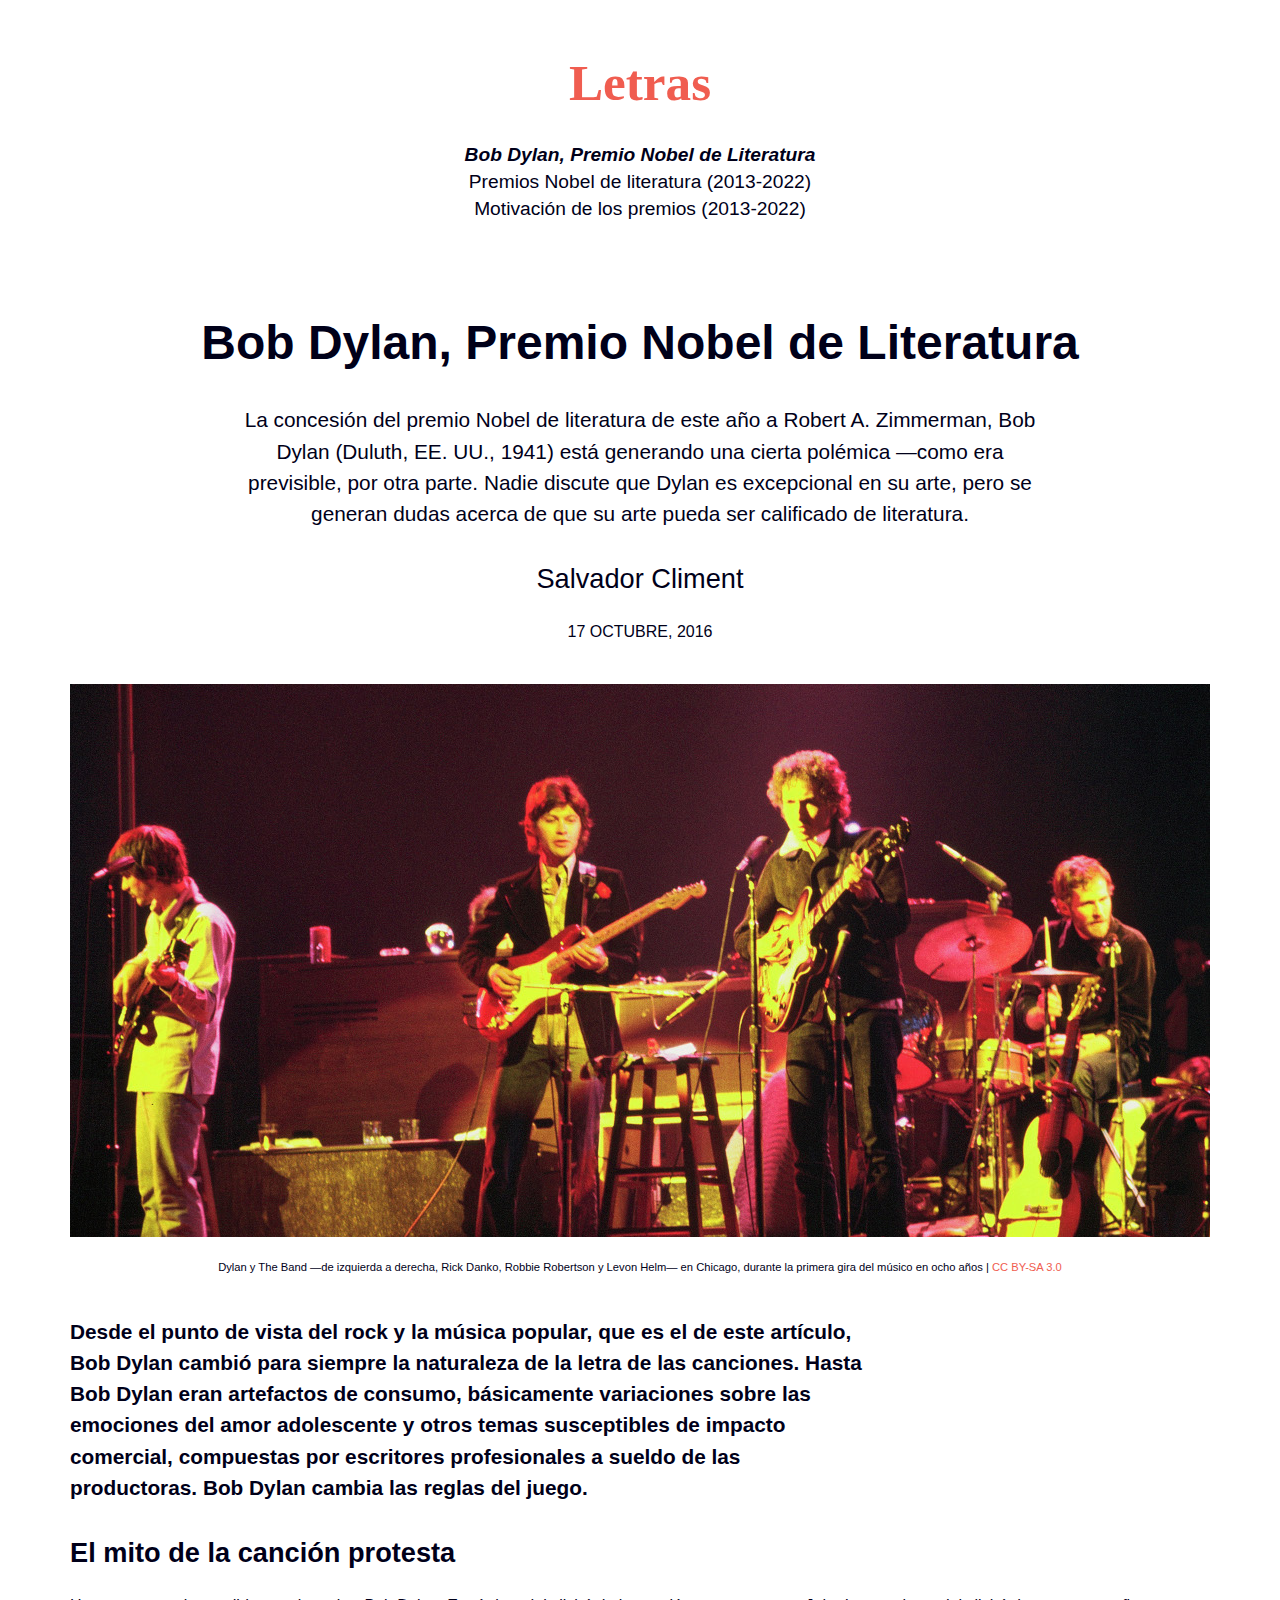
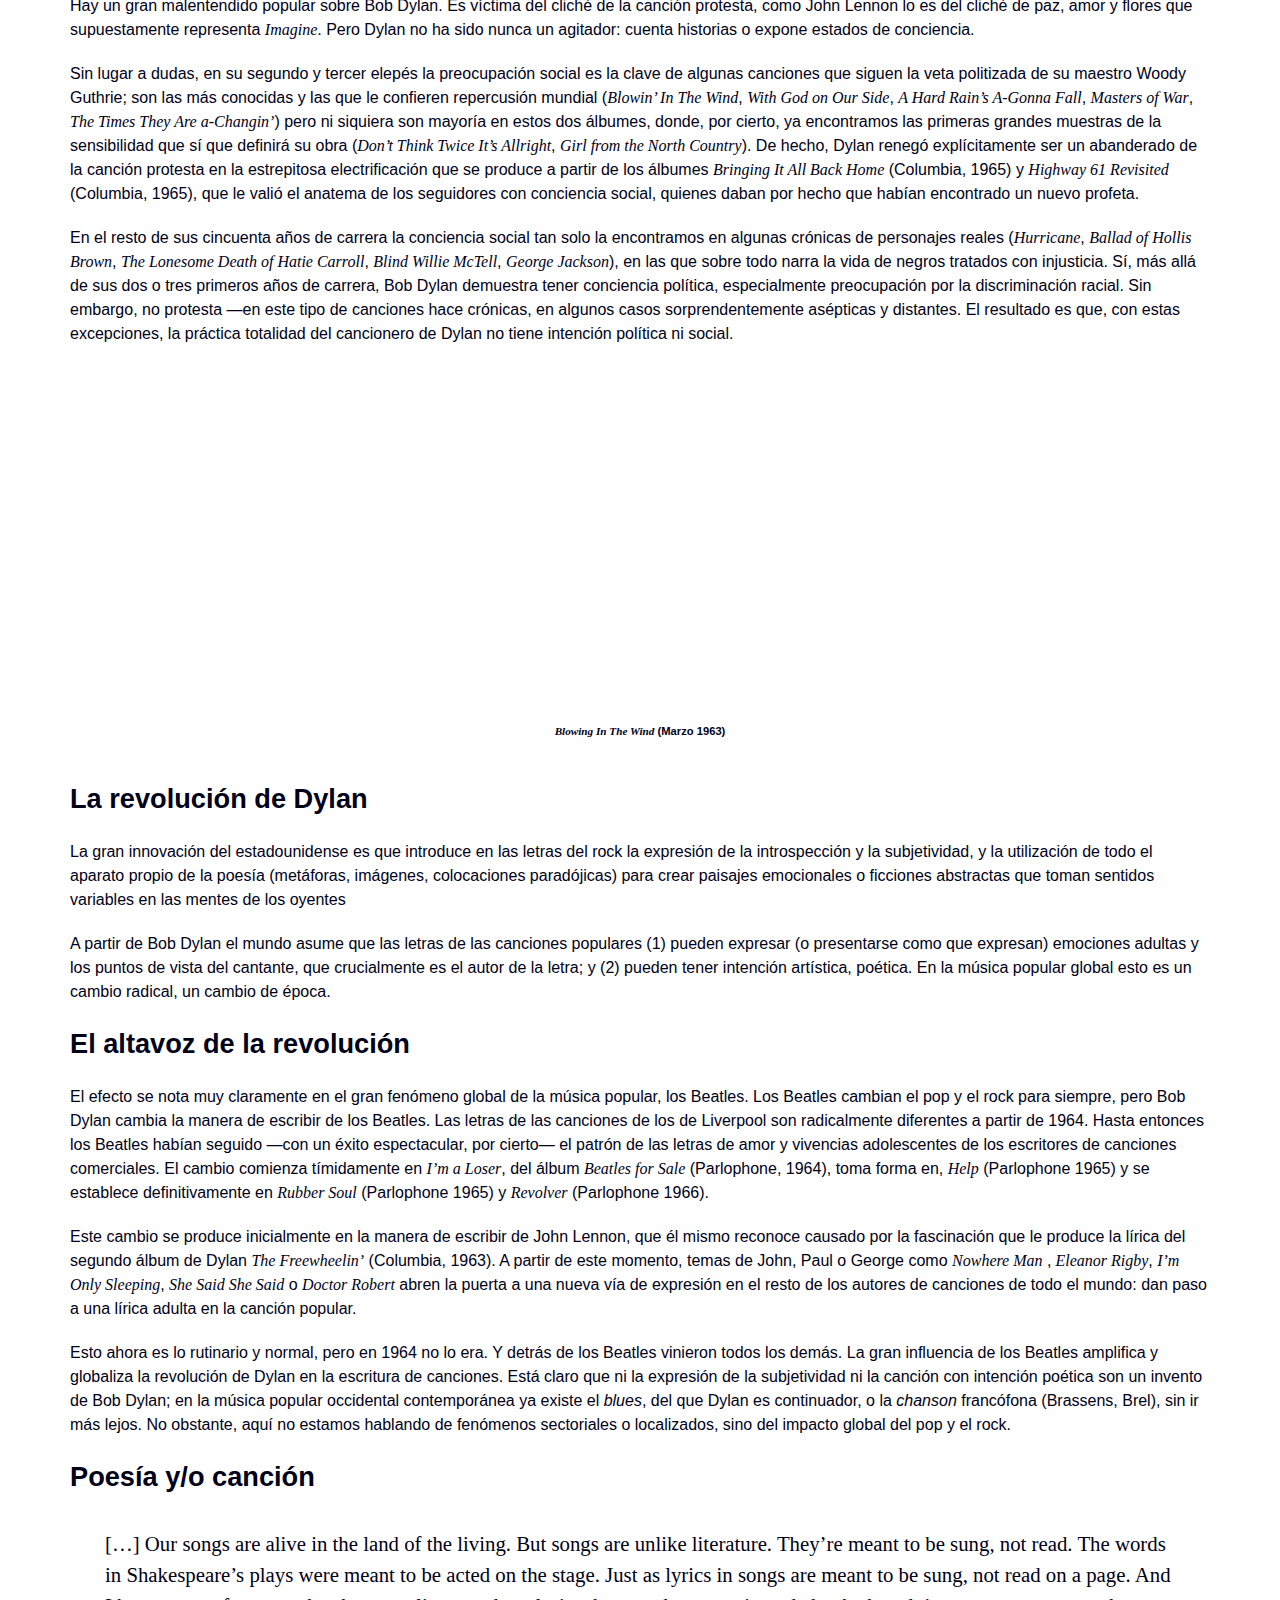
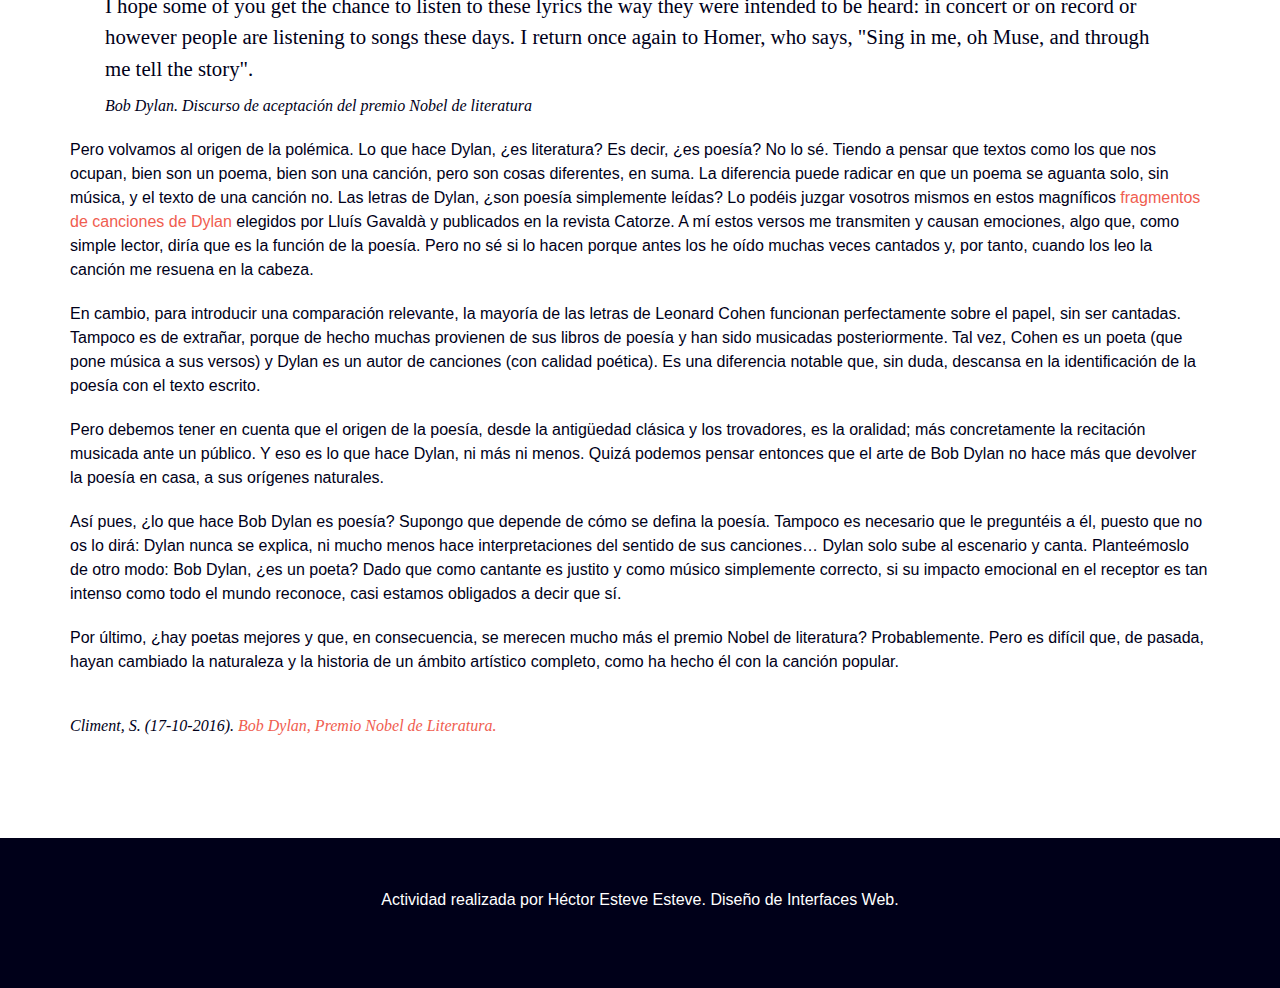
==== index.html @ df538da9 "hecho" ====
<!DOCTYPE html>
<html lang="es">
    <head>
        <meta charset="utf-8" />
        <meta name="viewport" content="width=device-with, initial-scale=1.0"/>
        <meta name="description" content="Polemica por la entrega del Prmio Nobel de literaura al cantante y compositor Bob Dylan"/>
        <title>Bob Dylan, Premio Nobel de Literatura</title>
        <link rel="stylesheet" href="css/estilos.css">
    </head>
    <body>
        <header class="container">
            <h1 id="cabecera"><a href="#" alt="paginaPrincipal">Letras</a></h1>
            <nav>
                <ul>
                    <li>
                        <a class="navegador actual" href="#" alt="index">Bob Dylan, Premio Nobel de Literatura</a>
                    </li>
                    <li>
                        <a class="navegador" href="listado-nobel-literatura.html" alt="lista">Premios Nobel de literatura (<time datetime="2013">2013</time>-<time datetime="2022">2022</time>)</a>
                    </li>
                    <li>
                        <a class="navegador" href="motivacion-premios.html" alt="motivacion">Motivación de los premios (<time datetime="2013">2013</time>-<time datetime="2022">2022)</time></a>
                    </li>
                </ul>
            </nav>
        </header>
        <main class="container">
            <article>
                <header>
                    <h2>Bob Dylan, Premio Nobel de Literatura</h2>
                    <p id="introduccion">
                        La concesión del premio Nobel de literatura de este año a Robert A. Zimmerman,
                        Bob Dylan (Duluth, EE. UU., <time datetime="1941">1941</time>) está generando una cierta polémica —como era previsible, 
                        por otra parte. Nadie discute que Dylan es excepcional en su arte, pero se generan dudas 
                        acerca de que su arte pueda ser calificado de literatura.
                    </p>
                    <p id="autor">
                        Salvador Climent
                    </p>
                    <p class="fechas">
                        <time datetime="2016-10-17">17 OCTUBRE, 2016</time>
                    </p>
                </header>    
                <figure>
                    <img src="img/Bob-Dylan-and-The-Band-1974.jpg" alt="imagen de portada">
                    <figcaption>Dylan y The Band —de izquierda a derecha, Rick Danko, Robbie Robertson y Levon Helm— en Chicago, durante la primera gira del músico en ocho años | <span class="rojo">CC BY-SA 3.0</span></figcaption>
                </figure>
                <div>
                    <p id="antecedente">
                        Desde el punto de vista del rock y la música popular, que es el de este artículo, Bob Dylan cambió 
                        para siempre la naturaleza de la letra de las canciones. Hasta Bob Dylan eran artefactos de consumo, 
                        básicamente variaciones sobre las emociones del amor adolescente y otros temas susceptibles de impacto comercial, 
                        compuestas por escritores profesionales a sueldo de las productoras. Bob Dylan cambia las reglas del juego.
                    </p>
                </div>
                <section>
                    <h3>El mito de la canción protesta</h3>
                    <p>
                        Hay un gran malentendido popular sobre Bob Dylan. Es víctima del cliché de la canción protesta, como John Lennon 
                        lo es del cliché de paz, amor y flores que supuestamente representa <cite lang="en">Imagine</cite>. Pero Dylan no ha sido nunca un agitador: 
                        cuenta historias o expone estados de conciencia.
                    </p>
                    <p>
                        Sin lugar a dudas, en su segundo y tercer elepés la preocupación social es la clave de algunas canciones que siguen 
                        la veta politizada de su maestro Woody Guthrie; son las más conocidas y las que le confieren repercusión mundial 
                        (<cite lang="en">Blowin’ In The Wind</cite>, <cite lang="en">With God on Our Side</cite>, <cite lang="en">A Hard Rain’s A-Gonna Fall</cite>, <cite lang="en">Masters of War</cite>, <cite lang="en">The Times They Are a-Changin’</cite>) 
                        pero ni siquiera son mayoría en estos dos álbumes, donde, por cierto, ya encontramos las primeras grandes muestras 
                        de la sensibilidad que sí que definirá su obra (<cite lang="en">Don’t Think Twice It’s Allright</cite>, <cite lang="en">Girl from the North Country</cite>). 
                        De hecho, Dylan renegó explícitamente ser un abanderado de la canción protesta en la estrepitosa electrificación 
                        que se produce a partir de los álbumes <cite lang="en">Bringing It All Back Home</cite> (Columbia, <time datetime="1965">1965</time>) y <cite lang="en">Highway 61 Revisited</cite> (Columbia, <time datetime="1965">1965</time>), 
                        que le valió el anatema de los seguidores con conciencia social, quienes daban por hecho que habían encontrado un nuevo profeta.
                    </p>
                    <p>
                        En el resto de sus cincuenta años de carrera la conciencia social tan solo la encontramos en algunas crónicas de personajes reales 
                        (<cite lang="en">Hurricane</cite>, <cite lang="en">Ballad of Hollis Brown</cite>, <cite lang="en">The Lonesome Death of Hatie Carroll</cite>, <cite lang="en">Blind Willie McTell</cite>, <cite>George Jackson</cite>), 
                        en las que sobre todo narra la vida de negros tratados con injusticia. Sí, más allá de sus dos o tres primeros años de carrera, 
                        Bob Dylan demuestra tener conciencia política, especialmente preocupación por la discriminación racial. Sin embargo, no protesta 
                        —en este tipo de canciones hace crónicas, en algunos casos sorprendentemente asépticas y distantes. El resultado es que, con estas excepciones, 
                        la práctica totalidad del cancionero de Dylan no tiene intención política ni social.
                    </p>
                    <figure>
                        <iframe width="560" height="315" src="https://www.youtube.com/embed/vWwgrjjIMXA?si=ul76yFAwegjB_gbh" title="YouTube video player" frameborder="0" 
                        allow="accelerometer; autoplay; clipboard-write; encrypted-media; gyroscope; picture-in-picture; web-share" allowfullscreen></iframe>
                        <figcaption><strong><cite>Blowing In The Wind</cite> (<time datetime="1963-03">Marzo 1963</time>)</strong></figcaption>
                    </figure>
                </section>
                <section>
                    <h3>La revolución de Dylan</h3>
                    <p>
                        La gran innovación del estadounidense es que introduce en las letras del rock la expresión de la introspección y la subjetividad, 
                        y la utilización de todo el aparato propio de la poesía (metáforas, imágenes, colocaciones paradójicas) para crear paisajes emocionales 
                        o ficciones abstractas que toman sentidos variables en las mentes de los oyentes
                    </p>
                    <p>
                        A partir de Bob Dylan el mundo asume que las letras de las canciones populares (1) pueden expresar (o presentarse como que expresan) 
                        emociones adultas y los puntos de vista del cantante, que crucialmente es el autor de la letra; y (2) pueden tener intención artística, 
                        poética. En la música popular global esto es un cambio radical, un cambio de época.
                    </p>
                </section>
                <section>
                    <h3>El altavoz de la revolución</h3>
                    <p>
                        El efecto se nota muy claramente en el gran fenómeno global de la música popular, los Beatles. Los Beatles cambian el pop y el rock para siempre, 
                        pero Bob Dylan cambia la manera de escribir de los Beatles. Las letras de las canciones de los de Liverpool son radicalmente diferentes a 
                        partir de <time datetime="1964">1964</time>. Hasta entonces los Beatles habían seguido —con un éxito espectacular, por cierto— el patrón de las letras de amor y vivencias 
                        adolescentes de los escritores de canciones comerciales. El cambio comienza tímidamente en <cite lang="en">I’m a Loser</cite>, del álbum <cite lang="en">Beatles for Sale</cite> (Parlophone, <time datetime="1964">1964</time>), 
                        toma forma en, <cite lang="en">Help</cite> (Parlophone <time datetime="1965">1965</time>) y se establece definitivamente en <cite lang="en">Rubber Soul</cite> (Parlophone <time datetime="1965">1965</time>) y <cite lang="en">Revolver</cite> (Parlophone <time datetime="1966">1966</time>).
                    </p>
                    <p>
                        Este cambio se produce inicialmente en la manera de escribir de John Lennon, que él mismo reconoce causado por la fascinación que le produce 
                        la lírica del segundo álbum de Dylan <cite lang="en">The Freewheelin’</cite> (Columbia, <time datetime="1963">1963</time>). A partir de este momento, temas de John, Paul o George como <cite lang="en">Nowhere Man</cite> 
                        ,<cite lang="en"> Eleanor Rigby</cite>, <cite lang="en">I’m Only Sleeping</cite>, <cite lang="en">She Said She Said</cite> o <cite lang="en">Doctor Robert</cite> abren la puerta a una nueva vía de expresión en el resto de los autores 
                        de canciones de todo el mundo: dan paso a una lírica adulta en la canción popular.
                    </p>
                    <p>
                        Esto ahora es lo rutinario y normal, pero en <time datetime="1964">1964</time> no lo era. Y detrás de los Beatles vinieron todos los demás. La gran influencia de los Beatles 
                        amplifica y globaliza la revolución de Dylan en la escritura de canciones. Está claro que ni la expresión de la subjetividad ni la canción con intención 
                        poética son un invento de Bob Dylan; en la música popular occidental contemporánea ya existe el <em>blues</em>, del que Dylan es continuador, o la <em>chanson</em> francófona
                        (Brassens, Brel), sin ir más lejos. No obstante, aquí no estamos hablando de fenómenos sectoriales o localizados, sino del impacto global del pop y el rock.
                    </p>
                </section>
                <section>
                    <h3>Poesía y/o canción</h3>
                    <blockquote>
                        <p id="discurso" lang="en">
                            […] Our songs are alive in the land of the living. But songs are unlike literature. They’re meant to be sung, not read. The words in Shakespeare’s plays 
                            were meant to be acted on the stage. Just as lyrics in songs are meant to be sung, not read on a page. And I hope some of you get the chance to listen to 
                            these lyrics the way they were intended to be heard: in concert or on record or however people are listening to songs these days. I return once again to Homer, 
                            who says, "Sing in me, oh Muse, and through me tell the story".
                        </p>
                        <cite id="pie-discurso">Bob Dylan. Discurso de aceptación del premio Nobel de literatura</cite>
                    </blockquote>
                    <p>
                        Pero volvamos al origen de la polémica. Lo que hace Dylan, ¿es literatura? Es decir, ¿es poesía? No lo sé. Tiendo a pensar que textos como los que nos ocupan, 
                        bien son un poema, bien son una canción, pero son cosas diferentes, en suma. La diferencia puede radicar en que un poema se aguanta solo, sin música, y el texto 
                        de una canción no. Las letras de Dylan, ¿son poesía simplemente leídas? Lo podéis juzgar vosotros mismos en estos magníficos <span class="rojo">fragmentos de canciones de Dylan</span> 
                        elegidos por Lluís Gavaldà y publicados en la revista Catorze. A mí estos versos me transmiten y causan emociones, algo que, como simple lector, diría que es la 
                        función de la poesía. Pero no sé si lo hacen porque antes los he oído muchas veces cantados y, por tanto, cuando los leo la canción me resuena en la cabeza.
                    </p>
                    <p>
                        En cambio, para introducir una comparación relevante, la mayoría de las letras de Leonard Cohen funcionan perfectamente sobre el papel, sin ser cantadas. 
                        Tampoco es de extrañar, porque de hecho muchas provienen de sus libros de poesía y han sido musicadas posteriormente. Tal vez, Cohen es un poeta 
                        (que pone música a sus versos) y Dylan es un autor de canciones (con calidad poética). Es una diferencia notable que, sin duda, descansa en la identificación 
                        de la poesía con el texto escrito.
                    </p>
                    <p>
                        Pero debemos tener en cuenta que el origen de la poesía, desde la antigüedad clásica y los trovadores, es la oralidad; más concretamente la recitación musicada 
                        ante un público. Y eso es lo que hace Dylan, ni más ni menos. Quizá podemos pensar entonces que el arte de Bob Dylan no hace más que devolver la poesía en casa, 
                        a sus orígenes naturales.
                    </p>
                    <p>
                        Así pues, ¿lo que hace Bob Dylan es poesía? Supongo que depende de cómo se defina la poesía. Tampoco es necesario que le preguntéis a él, puesto que no os lo dirá: 
                        Dylan nunca se explica, ni mucho menos hace interpretaciones del sentido de sus canciones… Dylan solo sube al escenario y canta. Planteémoslo de otro modo: Bob Dylan, 
                        ¿es un poeta? Dado que como cantante es justito y como músico simplemente correcto, si su impacto emocional en el receptor es tan intenso como todo el mundo reconoce, 
                        casi estamos obligados a decir que sí.
                    </p>
                    <p>
                        Por último, ¿hay poetas mejores y que, en consecuencia, se merecen mucho más el premio Nobel de literatura? Probablemente. Pero es difícil que, de pasada, hayan cambiado 
                        la naturaleza y la historia de un ámbito artístico completo, como ha hecho él con la canción popular.
                    </p>
                    <footer id="firma">
                        <em>Climent, S. (<time datetime="2016-10-17">17-10-2016)</time>. <a class="enlace" href="https://www.nationalgeographic.com.es/mundo-ng/actualidad/bob-dylan-premio-nobel-literatura-2016_10781" alt="nationalgeographic">Bob Dylan, Premio Nobel de Literatura.</a></em>
                    </footer>
                </section>
            </article>
        </main>
        <footer>
            Actividad realizada por Héctor Esteve Esteve. Diseño de Interfaces Web.
        </footer>
    </body>
</html>
---- css/estilos.css ----
/* http://meyerweb.com/eric/tools/css/reset/ 
   v2.0 | 20110126
   License: none (public domain)
*/

html, body, div, span, applet, object, iframe,
h1, h2, h3, h4, h5, h6, p, blockquote, pre,
a, abbr, acronym, address, big, cite, code,
del, dfn, em, img, ins, kbd, q, s, samp,
small, strike, strong, sub, sup, tt, var,
b, u, i, center,
dl, dt, dd, ol, ul, li,
fieldset, form, label, legend,
table, caption, tbody, tfoot, thead, tr, th, td,
article, aside, canvas, details, embed, 
figure, figcaption, footer, header, hgroup, 
menu, nav, output, ruby, section, summary,
time, mark, audio, video {
	margin: 0;
	padding: 0;
	border: 0;
	font-size: 100%;
	font: inherit;
	vertical-align: baseline;
}
/* HTML5 display-role reset for older browsers */
article, aside, details, figcaption, figure, 
footer, header, hgroup, menu, nav, section {
	display: block;
}
body {
	line-height: 1;
}
ol, ul {
	list-style: none;
}
blockquote, q {
	quotes: none;
}
blockquote:before, blockquote:after,
q:before, q:after {
	content: '';
	content: none;
}
table {
	border-collapse: collapse;
	border-spacing: 0;
}
a {
    all: unset;
}


/*------------------------------------------------------------------------------------*/

/*estilos genericos*/
body {
	font-family: Helvetica, Arial, sans-serif;
	color: rgb(0, 0, 25);
	line-height: 1.5;
}
.container {
	width: 95%;
	max-width: 1140px;
	margin: 0 auto;
}
a{
	cursor: pointer;
	transition: color 0.2s; 
}
.enlace{
	color:rgb(240, 93, 80);
}
.enlace:hover{
	color:rgba(240, 93, 80, 0.5);
}
.rojo{
	color:rgb(240, 93, 80);
}
cite, .motivo{
	font-family: Georgia, 'Times New Roman', Times, serif;
	font-style: italic; 
}
em{
	font-style: italic; 
}
strong{
	font-weight: bold;
}


header{  /*tanto para el del main como el del body*/
	text-align: center;
	padding: 45px 0 0 0 ;
}
h1{
	font-size: 3.2rem; 
	font-family: Georgia, 'Times New Roman', Times, serif;
	color: rgb(240, 93, 80);
	transition: color 0.3s; 
	font-weight: bold;
}
h1>a:hover {  /* holo para el enlace del titulo al pasar por encima*/
	color: rgba(240, 93, 80, 0.5);
}
nav{
	padding: 20px 0;
	line-height: 1.4;
}
.navegador{ /*solo pra los enlaces del nav*/
	color: rgb(0, 0, 25);
	font-size: 1.2rem; 
}
.navegador:hover{ /*solo al pasar el raon por encima de los enlaces del nav*/
	color: rgba(0, 0, 25, 0.5);
}
.actual{ /*para resaltar el enlace del nav de la pagina en la que estamos*/
	font-weight: 700;
	font-style: italic; 
}

/*a partir de aqui distintos estilos para elementos del main*/
h2{
	font-size: 3rem;
	padding: 20px 0 5px 0;
	font-weight: bold;
}
p{
	padding: 10px 0;
}
#introduccion{
	font-size: 1.3rem; 
	padding:20px 160px;
}
#autor{
	font-size: 1.7rem; 
}
#fecha{
	font-size: 0.75rem; 
}
figure{
	padding: 30px 0;
	text-align: center;
}
figcaption{
	font-size: 0.7rem; 
	padding: 15px 0 0 0;
}
#antecedente{
	font-size: 1.3rem;
	font-weight: bold;
	text-align:start;
	padding:10px 345px 20px 0;
}
h3{
	font-size: 1.7rem;
	padding:10px 0 ;
	font-weight: bold;
}
blockquote{
	font-family: Georgia, 'Times New Roman', Times, serif;
	padding: 10px 35px;
}
blockquote>#discurso{
	font-size: 1.3rem;
	padding: 10px 0;
}
#firma{
	font-family: Georgia, 'Times New Roman', Times, serif;
	padding:30px 0 100px 0;
	
}

/*añadidos para el main de la segunda pagina*/
.periodo{
	font-size: 1.4rem; 
}
.orden{
	font-size: 0.75rem; 
}
ol{
	list-style-image: url(../img/idioma.png);
	margin: 0 300px;
	font-size: 1.65rem;
	color:rgba(0, 0, 25, 0.5);
}
ol ul{
	list-style: square;
	margin: 0 40px;
	font-size: 1.7rem;
}
ol ul li{
	padding: 0;
}
ol ul li a{
	font-size: 1.3rem;
}
ul li::marker{   
	color:black;
}
.listas{
	margin: 50px 0;
}
.consulta{
	text-align: center;
	padding: 0 0 100px 0;
}

/*añadidos para el main de la tercera pagina*/
dt{
	font-size: 1.65rem;
}
dd{
	padding:20px 80px 24px 45px;
	font-size: 1.3rem;
}
dd>strong{
	color:rgba(0, 0, 25, 0.5);
	font-size: 1.65rem;
}

/*estilos de los footers de la pagina*/
body>footer{
	background-color: rgb(0, 0, 25);
	color: rgb(255, 255, 255);
	width: 100%;
	text-align: center;
	height: 50px;
	padding:50px 0;
}
#pie-enlace{
	line-height: normal;
	height: 100px;
	padding: 50px 0;
}
#enlacePie{
	font-size: 0.9rem;
}
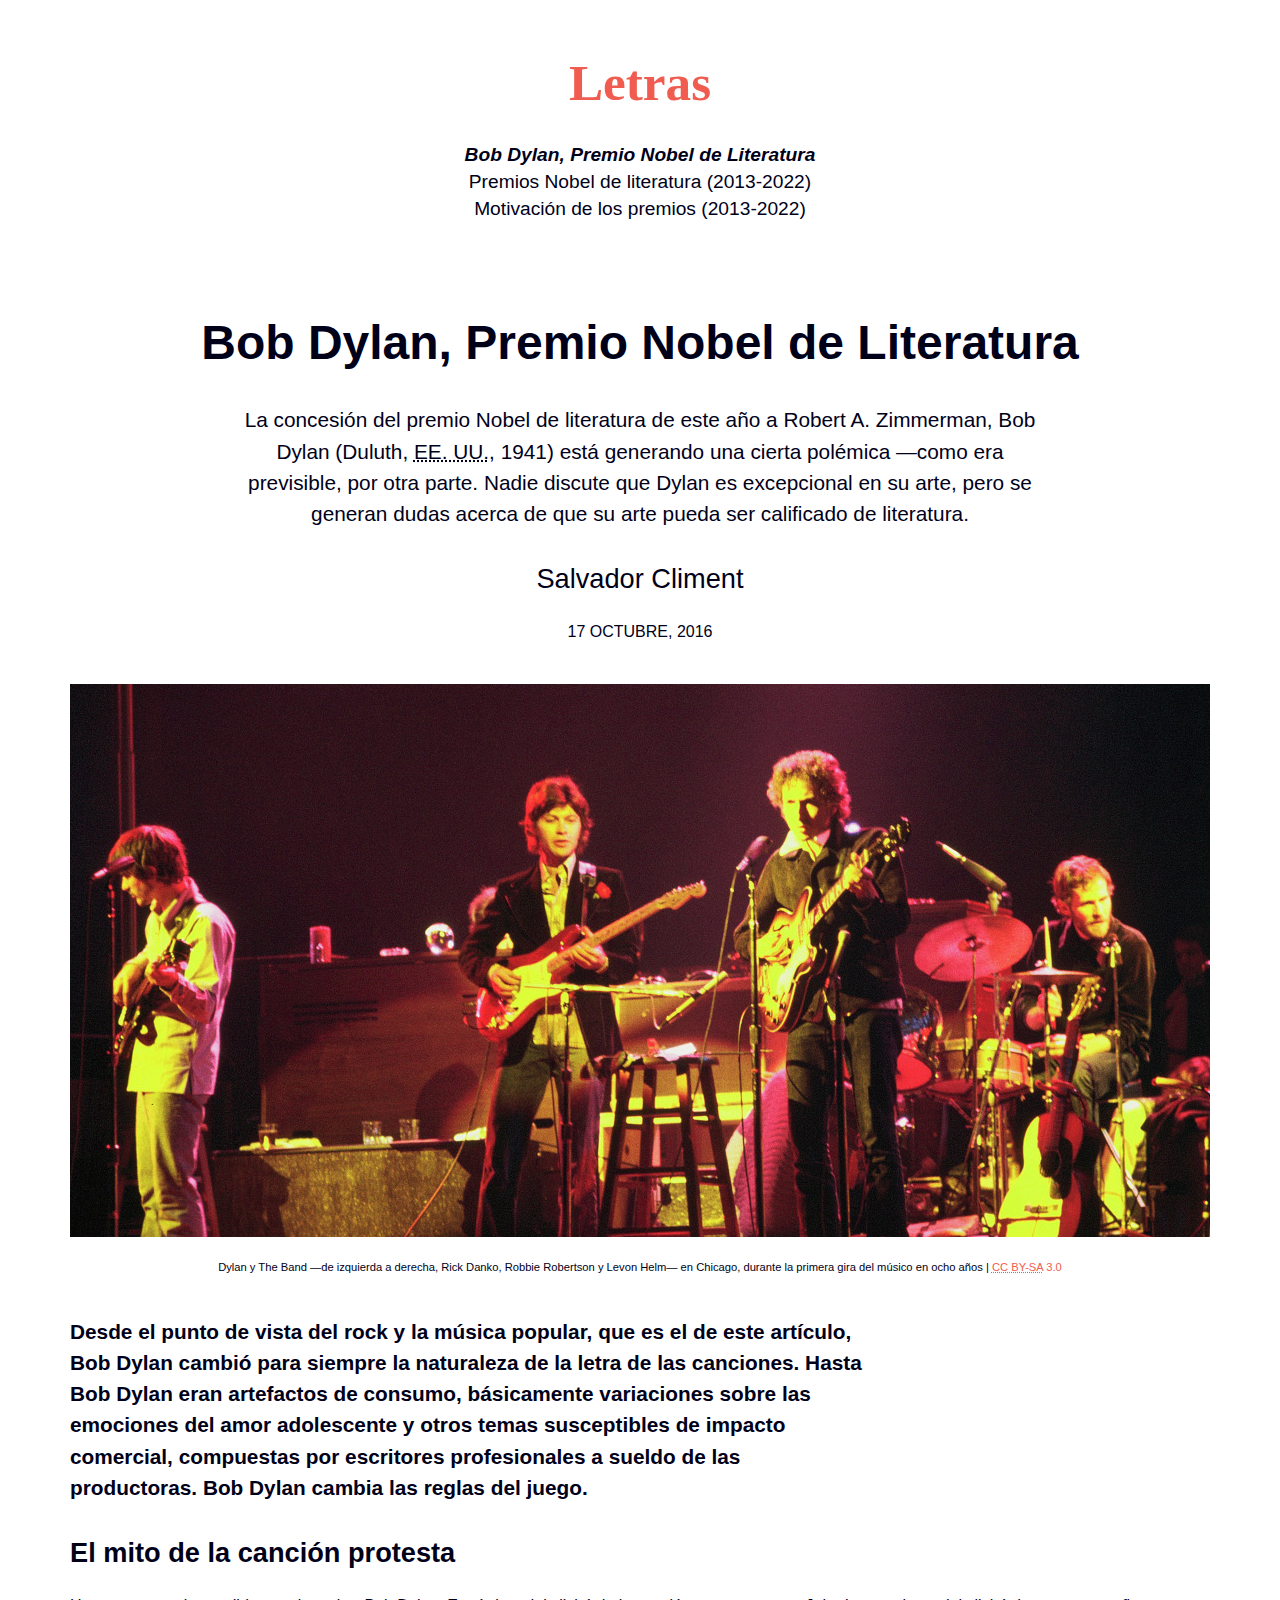
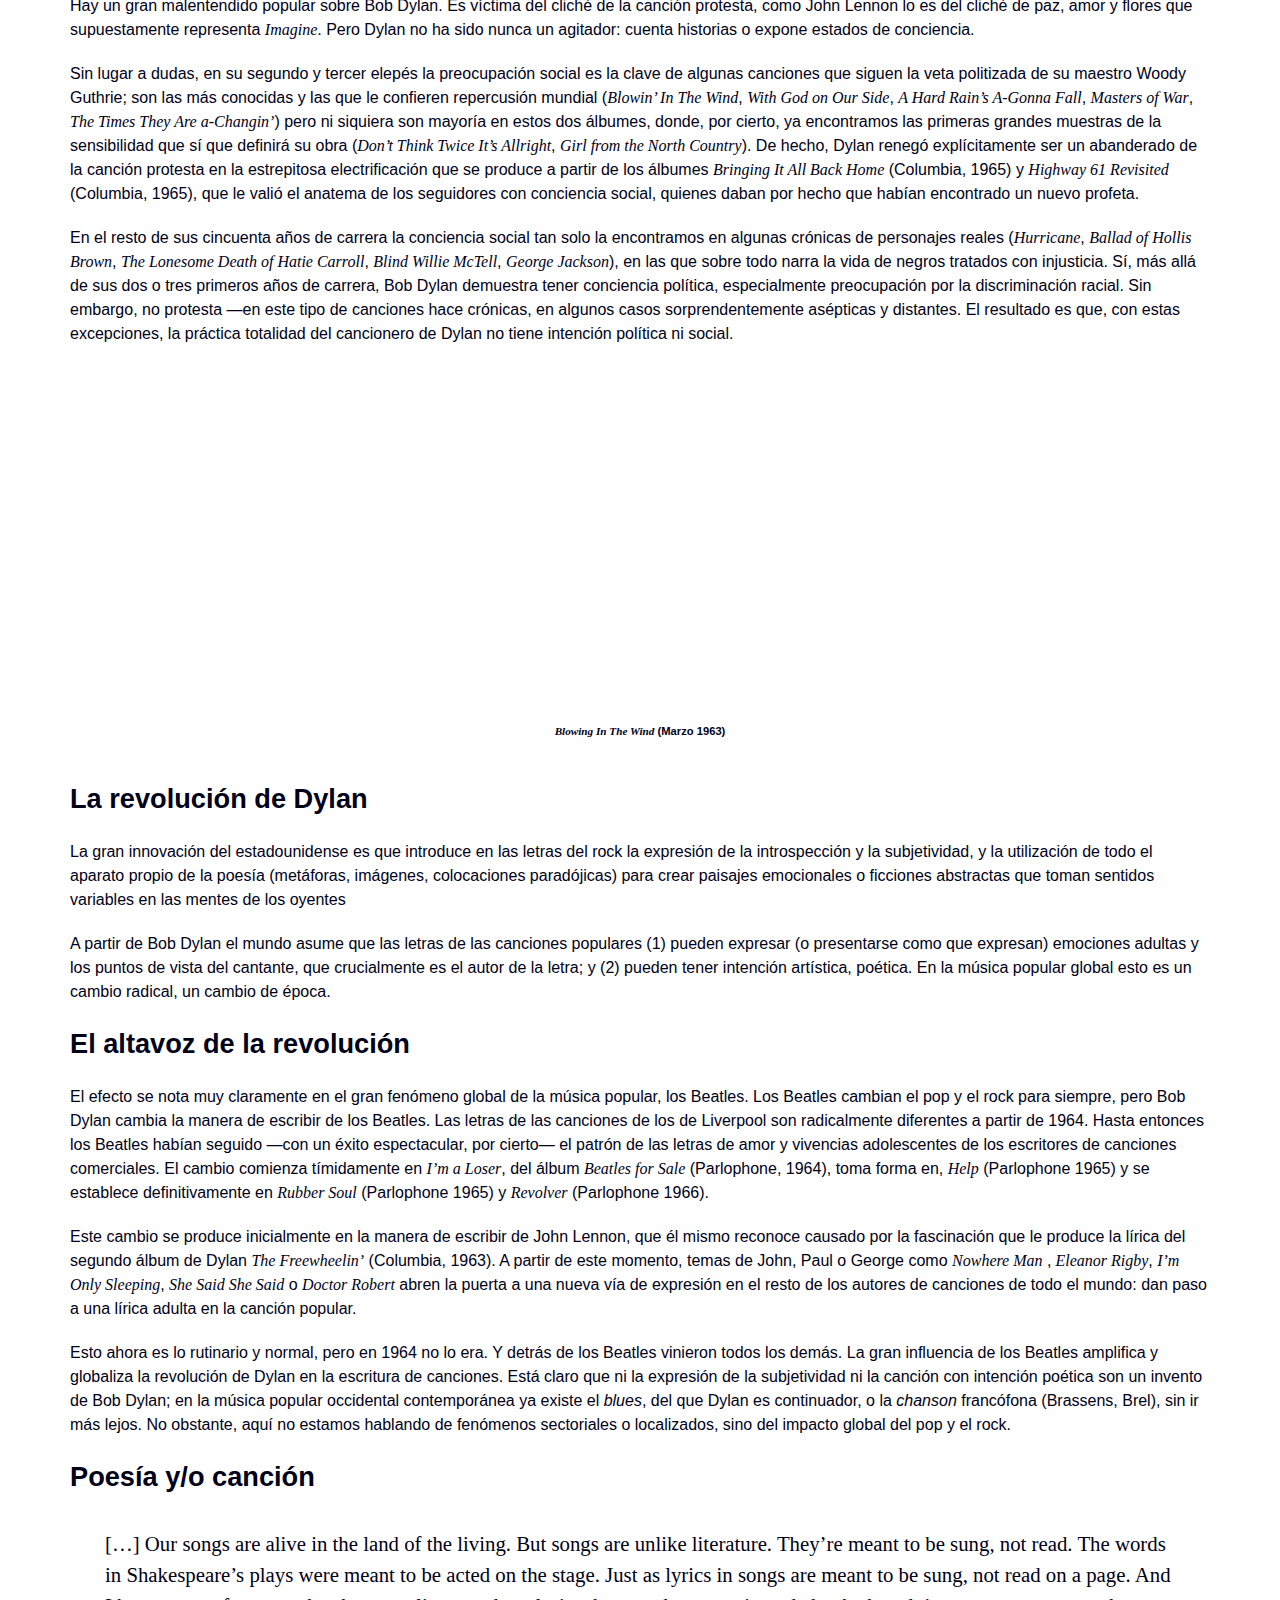
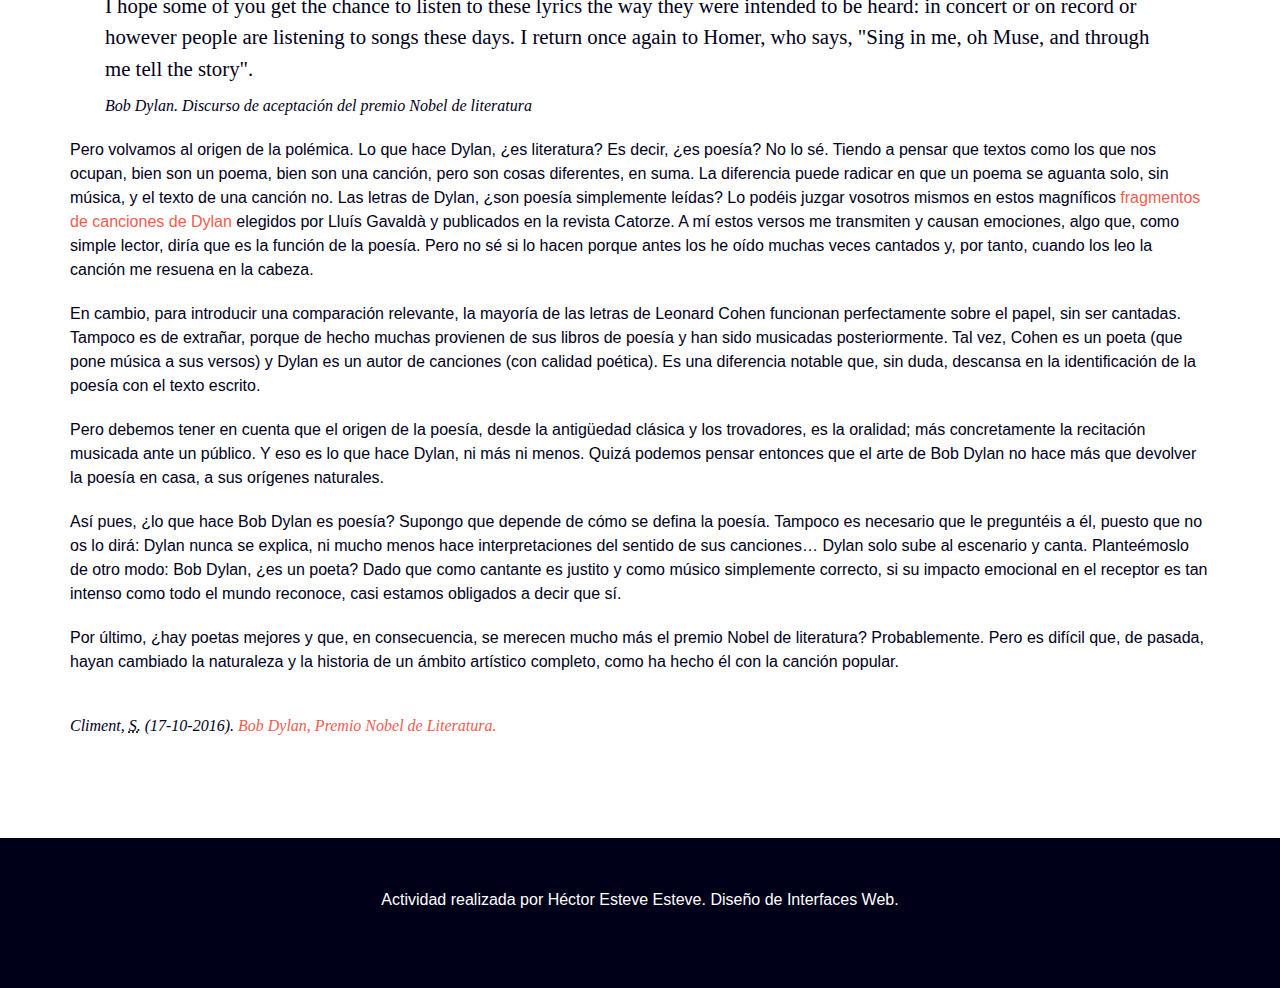
==== commit c31982bc: "final" ====
--- a/index.html
+++ b/index.html
@@ -9,17 +9,17 @@
     </head>
     <body>
         <header class="container">
-            <h1 id="cabecera"><a href="#" alt="paginaPrincipal">Letras</a></h1>
+            <h1 id="cabecera"><a href="#">Letras</a></h1>
             <nav>
                 <ul>
                     <li>
-                        <a class="navegador actual" href="#" alt="index">Bob Dylan, Premio Nobel de Literatura</a>
+                        <a class="navegador actual" href="#">Bob Dylan, Premio Nobel de Literatura</a>
                     </li>
                     <li>
-                        <a class="navegador" href="listado-nobel-literatura.html" alt="lista">Premios Nobel de literatura (<time datetime="2013">2013</time>-<time datetime="2022">2022</time>)</a>
+                        <a class="navegador" href="listado-nobel-literatura.html">Premios Nobel de literatura (<time datetime="2013">2013</time>-<time datetime="2022">2022</time>)</a>
                     </li>
                     <li>
-                        <a class="navegador" href="motivacion-premios.html" alt="motivacion">Motivación de los premios (<time datetime="2013">2013</time>-<time datetime="2022">2022)</time></a>
+                        <a class="navegador" href="motivacion-premios.html">Motivación de los premios (<time datetime="2013">2013</time>-<time datetime="2022">2022)</time></a>
                     </li>
                 </ul>
             </nav>
@@ -30,7 +30,7 @@
                     <h2>Bob Dylan, Premio Nobel de Literatura</h2>
                     <p id="introduccion">
                         La concesión del premio Nobel de literatura de este año a Robert A. Zimmerman,
-                        Bob Dylan (Duluth, EE. UU., <time datetime="1941">1941</time>) está generando una cierta polémica —como era previsible, 
+                        Bob Dylan (Duluth, <abbr title="Estados Unidos">EE. UU.</abbr>, <time datetime="1941">1941</time>) está generando una cierta polémica —como era previsible, 
                         por otra parte. Nadie discute que Dylan es excepcional en su arte, pero se generan dudas 
                         acerca de que su arte pueda ser calificado de literatura.
                     </p>
@@ -43,7 +43,8 @@
                 </header>    
                 <figure>
                     <img src="img/Bob-Dylan-and-The-Band-1974.jpg" alt="imagen de portada">
-                    <figcaption>Dylan y The Band —de izquierda a derecha, Rick Danko, Robbie Robertson y Levon Helm— en Chicago, durante la primera gira del músico en ocho años | <span class="rojo">CC BY-SA 3.0</span></figcaption>
+                    <figcaption>Dylan y The Band —de izquierda a derecha, Rick Danko, Robbie Robertson y Levon Helm— en Chicago, durante la primera gira del músico en ocho años | 
+                        <span class="rojo" lang="en"><abbr title="Creative Commons Attribution-Share Alike">CC BY-SA</abbr> 3.0</span></figcaption>
                 </figure>
                 <div>
                     <p id="antecedente">
@@ -79,7 +80,7 @@
                         la práctica totalidad del cancionero de Dylan no tiene intención política ni social.
                     </p>
                     <figure>
-                        <iframe width="560" height="315" src="https://www.youtube.com/embed/vWwgrjjIMXA?si=ul76yFAwegjB_gbh" title="YouTube video player" frameborder="0" 
+                        <iframe width="560" height="315" src="https://www.youtube.com/embed/vWwgrjjIMXA?si=ul76yFAwegjB_gbh" title="YouTube video player" 
                         allow="accelerometer; autoplay; clipboard-write; encrypted-media; gyroscope; picture-in-picture; web-share" allowfullscreen></iframe>
                         <figcaption><strong><cite>Blowing In The Wind</cite> (<time datetime="1963-03">Marzo 1963</time>)</strong></figcaption>
                     </figure>
@@ -115,7 +116,7 @@
                     <p>
                         Esto ahora es lo rutinario y normal, pero en <time datetime="1964">1964</time> no lo era. Y detrás de los Beatles vinieron todos los demás. La gran influencia de los Beatles 
                         amplifica y globaliza la revolución de Dylan en la escritura de canciones. Está claro que ni la expresión de la subjetividad ni la canción con intención 
-                        poética son un invento de Bob Dylan; en la música popular occidental contemporánea ya existe el <em>blues</em>, del que Dylan es continuador, o la <em>chanson</em> francófona
+                        poética son un invento de Bob Dylan; en la música popular occidental contemporánea ya existe el <em lang="">blues</em>, del que Dylan es continuador, o la <em lang="fr">chanson</em> francófona
                         (Brassens, Brel), sin ir más lejos. No obstante, aquí no estamos hablando de fenómenos sectoriales o localizados, sino del impacto global del pop y el rock.
                     </p>
                 </section>
@@ -159,7 +160,7 @@
                         la naturaleza y la historia de un ámbito artístico completo, como ha hecho él con la canción popular.
                     </p>
                     <footer id="firma">
-                        <em>Climent, S. (<time datetime="2016-10-17">17-10-2016)</time>. <a class="enlace" href="https://www.nationalgeographic.com.es/mundo-ng/actualidad/bob-dylan-premio-nobel-literatura-2016_10781" alt="nationalgeographic">Bob Dylan, Premio Nobel de Literatura.</a></em>
+                        <em>Climent, <abbr title="Salvador">S.</abbr> (<time datetime="2016-10-17">17-10-2016)</time>. <a class="enlace" href="https://www.nationalgeographic.com.es/mundo-ng/actualidad/bob-dylan-premio-nobel-literatura-2016_10781">Bob Dylan, Premio Nobel de Literatura.</a></em>
                     </footer>
                 </section>
             </article>
